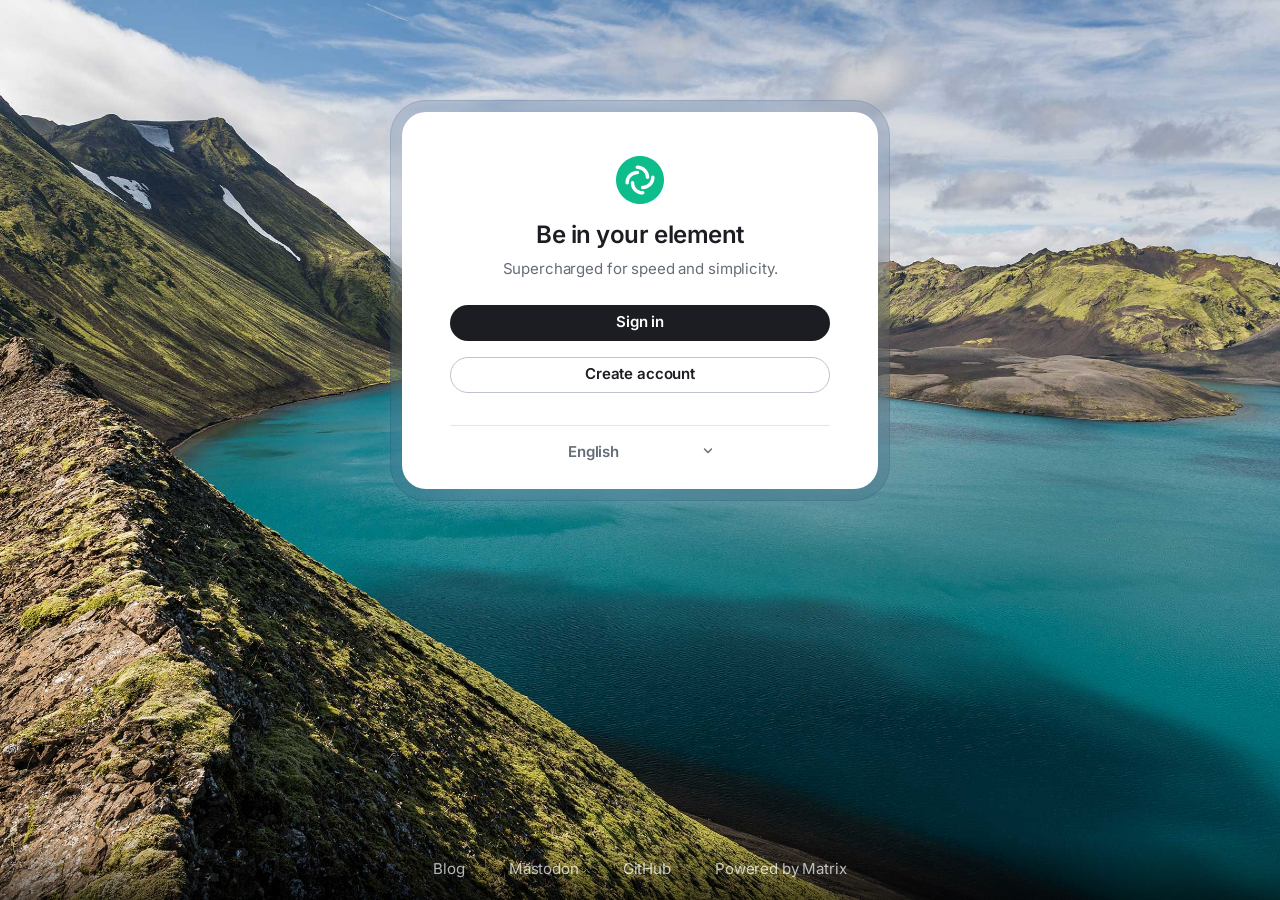
==== products/default/src/main/resources/rawfile/element/index.html @ 9cca3e7e "Initial commit: element-web port for HarmonyOS" ====
<!doctype html>
<html lang="en" style="height: 100%;">
  <head>
    <meta charset="utf-8">
    <title>Element</title>
    <link rel="apple-touch-icon" sizes="120x120" href="vector-icons/120.570a7f9.png">
    <link rel="apple-touch-icon" sizes="144x144" href="vector-icons/144.5a63bf2.png">
    <link rel="apple-touch-icon" sizes="152x152" href="vector-icons/152.1ccdc8a.png">
    <link rel="apple-touch-icon" sizes="180x180" href="vector-icons/180.30b915f.png">
    <link rel="manifest" href="manifest.json">
    <meta name="referrer" content="no-referrer">
    <link rel="icon" type="image/png" sizes="24x24" href="vector-icons/24.97ab000.png">
    <link rel="icon" type="image/png" sizes="144x144" href="vector-icons/144.5a63bf2.png">
    <link rel="icon" type="image/png" sizes="512x512" href="vector-icons/512.7ce350d.png">
    <meta name="viewport" content="width=device-width, initial-scale=1">
    <meta name="apple-mobile-web-app-title" content="Element">
    <meta name="application-name" content="Element">
    <meta name="theme-color" content="#ffffff">
    <meta property="og:image" content="https://app.element.io/themes/element/img/logos/opengraph.png" />
    <meta http-equiv="Content-Security-Policy" content="
        default-src 'none';
        style-src 'self' 'unsafe-inline' ;
        script-src 'self' 'wasm-unsafe-eval' https://www.recaptcha.net/recaptcha/ https://www.gstatic.com/recaptcha/ ;
        img-src * blob: data:;
        connect-src * blob:;
        font-src 'self' data: ;
        media-src * blob: data:;
        child-src * blob: data:;
        worker-src 'self' blob: ;
        frame-src * blob: data:;
        form-action 'self' ;
        manifest-src 'self' ;
    ">
    
           <link rel="stylesheet" href="bundles/d5ca5c8a2fa32348696f/bundle.css">
        
           <link rel="stylesheet" disabled="disabled" data-mx-theme="Legacy-light" title="Legacy-light" href="bundles/d5ca5c8a2fa32348696f/theme-legacy-light.css">
        
           <link rel="stylesheet" disabled="disabled" data-mx-theme="Legacy-dark" title="Legacy-dark" href="bundles/d5ca5c8a2fa32348696f/theme-legacy-dark.css">
        
           <link rel="stylesheet" disabled="disabled" data-mx-theme="Light" title="Light" href="bundles/d5ca5c8a2fa32348696f/theme-light.css">
        
           <link rel="stylesheet" disabled="disabled" data-mx-theme="Light-high-contrast" title="Light-high-contrast" href="bundles/d5ca5c8a2fa32348696f/theme-light-high-contrast.css">
        
           <link rel="stylesheet" disabled="disabled" data-mx-theme="Dark" title="Dark" href="bundles/d5ca5c8a2fa32348696f/theme-dark.css">
        
           <link rel="stylesheet" disabled="disabled" data-mx-theme="Light-custom" title="Light-custom" href="bundles/d5ca5c8a2fa32348696f/theme-light-custom.css">
        
           <link rel="stylesheet" disabled="disabled" data-mx-theme="Dark-custom" title="Dark-custom" href="bundles/d5ca5c8a2fa32348696f/theme-dark-custom.css">
        

    

  </head>
  <body style="height: 100%; margin: 0;">
    <noscript>Sorry, Element requires JavaScript to be enabled.</noscript> <!-- TODO: Translate this? -->
    <div id="matrixchat" style="height: 100%;" class="notranslate"></div>

    <script src="prelude.js"></script>
    <script src="bundles/d5ca5c8a2fa32348696f/bundle.js"></script>


    <!-- Legacy supporting Prefetch images -->
    <img src="" aria-hidden alt="" width="24" height="23" style="visibility: hidden; position: absolute; top: 0px; left: 0px;"/>
    <img src="" aria-hidden alt="" width="25" height="22" style="visibility: hidden; position: absolute; top: 0px; left: 0px;"/>
    <img src="" aria-hidden alt="" width="25" height="22" style="visibility: hidden; position: absolute; top: 0px; left: 0px;"/>
    <img src="" aria-hidden alt="" width="25" height="22" style="visibility: hidden; position: absolute; top: 0px; left: 0px;"/>
    <img src="" aria-hidden alt="" width="25" height="22" style="visibility: hidden; position: absolute; top: 0px; left: 0px;"/>
    <img src="" aria-hidden alt="" width="25" height="22" style="visibility: hidden; position: absolute; top: 0px; left: 0px;"/>

    <!-- let CSS themes pass constants to the app -->
    <div id="mx_theme_accentColor"></div><div id="mx_theme_secondaryAccentColor"></div><div id="mx_theme_tertiaryAccentColor"></div>

    <!-- We eagerly create these containers to ensure their CSS stacking context order is sensible -->
    <div id="mx_PersistedElement_container"></div>
    <div id="mx_Dialog_StaticContainer"></div>
    <div id="mx_Dialog_Container"></div>
    <div id="mx_ContextualMenu_Container"></div>
  </body>
</html>
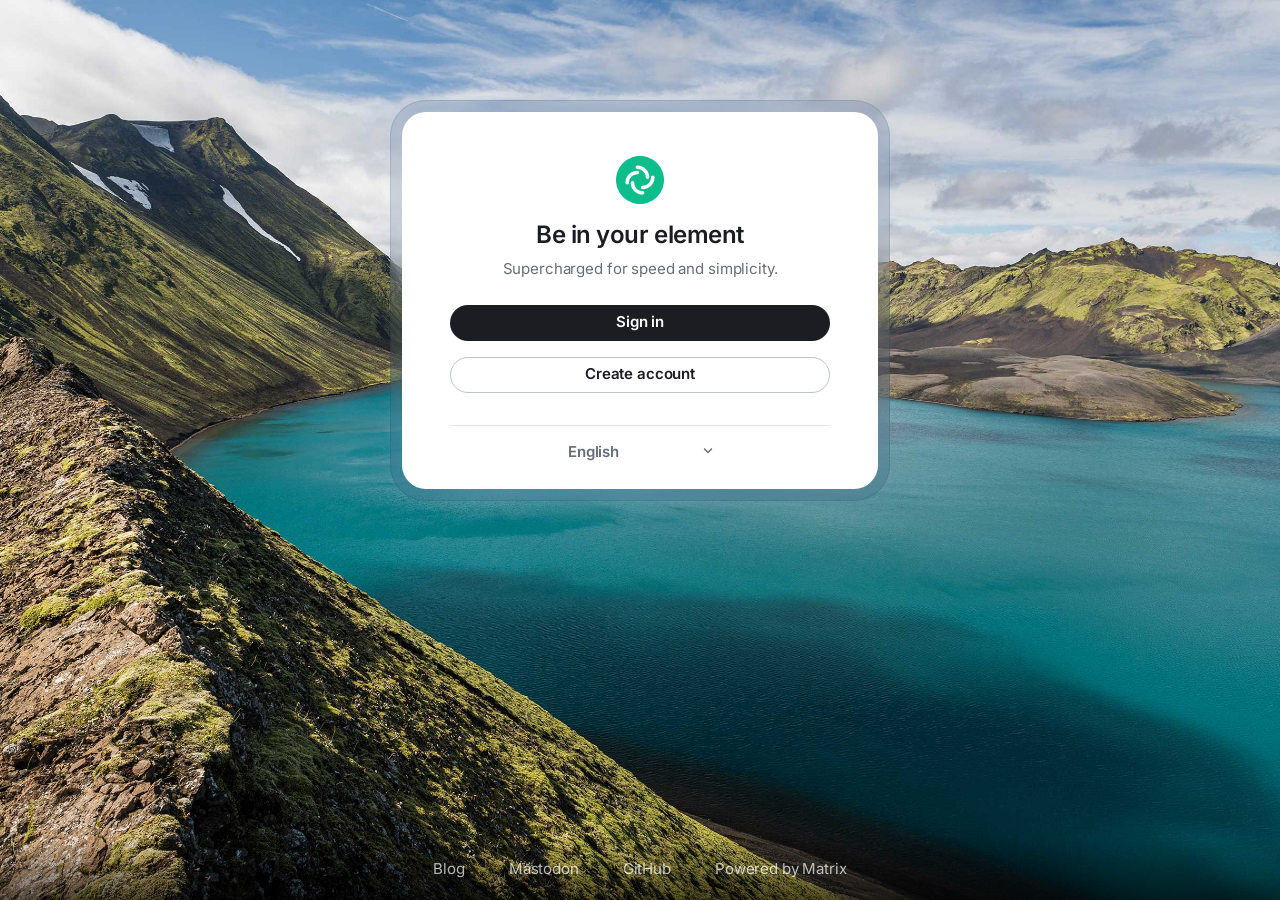
==== commit 6f7e95d4: "notification" ====
--- a/products/default/src/main/resources/rawfile/element/index.html
+++ b/products/default/src/main/resources/rawfile/element/index.html
@@ -56,7 +56,7 @@
     <noscript>Sorry, Element requires JavaScript to be enabled.</noscript> <!-- TODO: Translate this? -->
     <div id="matrixchat" style="height: 100%;" class="notranslate"></div>
 
-    <script src="prelude.js"></script>
+    <script src="prelude.js?v=2"></script>
     <script src="bundles/d5ca5c8a2fa32348696f/bundle.js"></script>
 
 
